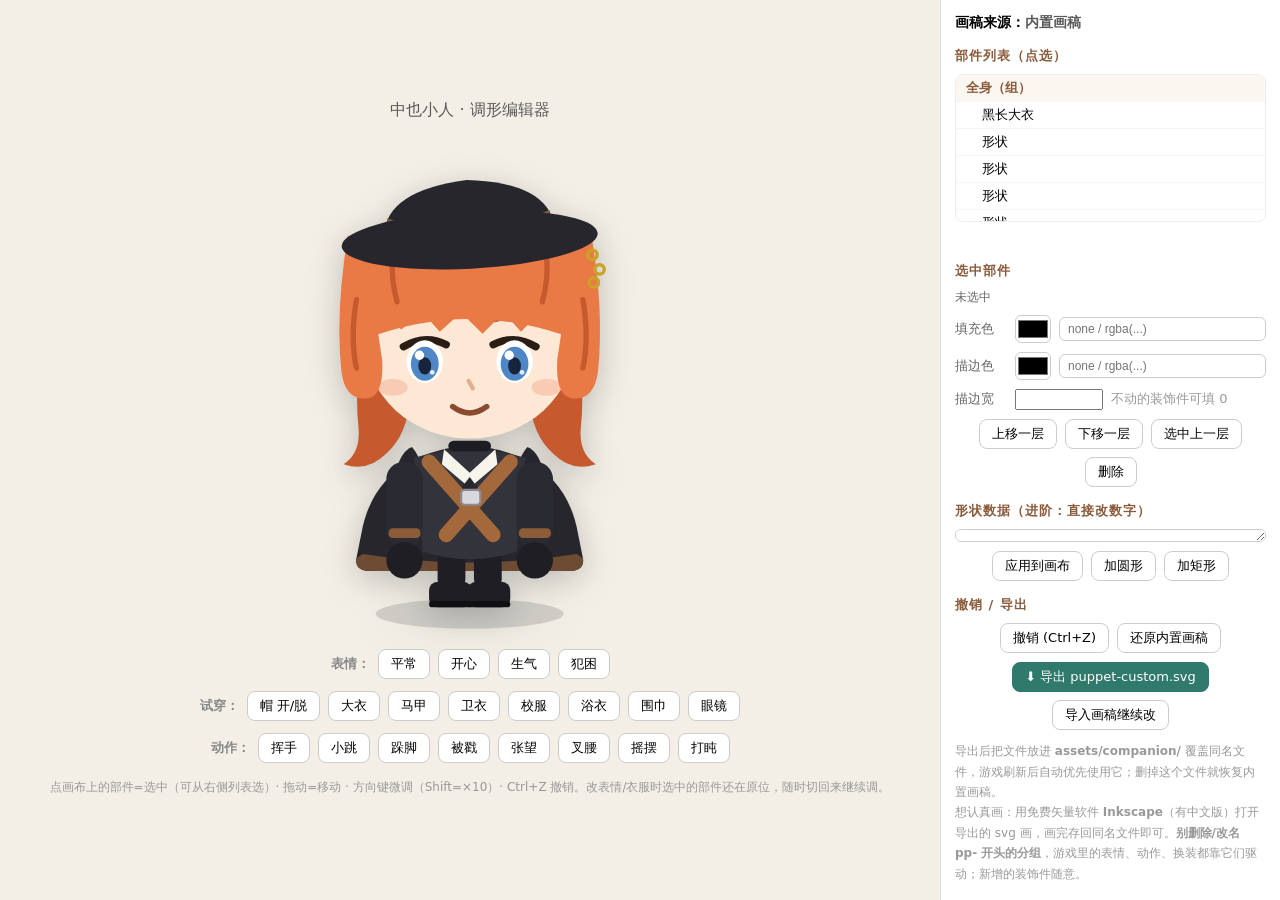
==== puppet-editor.html @ 3a930e7b "调形编辑器 puppet-editor.html：点选/拖动/微调/改色/层级/删除/加形状/形状数据编辑/撤销/导出导入；puppet.js 优先加载 assets/companion/puppet" ====
<!DOCTYPE html>
<html lang="zh-CN">
<head>
<meta charset="UTF-8">
<title>中也小人 · 调形编辑器</title>
<style>
  body{margin:0;display:flex;height:100vh;font-family:"Noto Sans SC",system-ui,sans-serif;background:#f3efe6;overflow:hidden;}
  #left{flex:1;display:flex;flex-direction:column;align-items:center;justify-content:center;gap:12px;overflow:auto;padding:14px;}
  #stage svg{height:min(60vh,500px);width:auto;filter:drop-shadow(0 8px 16px rgba(35,40,43,.25));cursor:move;touch-action:none;}
  .row{display:flex;gap:8px;flex-wrap:wrap;justify-content:center;align-items:center;}
  button{border:1px solid #ccc;background:#fff;border-radius:8px;padding:5px 12px;font-size:13px;cursor:pointer;font-family:inherit;}
  button:hover{border-color:#EA7A45;color:#C65A2E;}
  #panel{width:340px;background:#fff;border-left:1px solid #ddd;overflow-y:auto;padding:14px;display:flex;flex-direction:column;gap:9px;box-sizing:border-box;}
  h2{font-size:13px;margin:6px 0 0;color:#8a5a3b;letter-spacing:1px;}
  #parts{max-height:180px;overflow-y:auto;border:1px solid #eee;border-radius:8px;}
  .pitem{padding:4px 10px;font-size:13px;cursor:pointer;border-bottom:1px solid #f5f5f5;}
  .pitem:hover{background:#fdf1ea;}
  .pitem.sel{background:#EA7A45;color:#fff;}
  .pitem.grp{font-weight:700;color:#8a5a3b;background:#faf6f0;}
  .pitem.child{padding-left:26px;}
  .frow{display:flex;gap:8px;align-items:center;font-size:13px;}
  .frow span{width:52px;color:#666;flex-shrink:0;}
  .frow input[type=text]{flex:1;border:1px solid #ccc;border-radius:6px;padding:4px 8px;font-size:12px;min-width:0;}
  .frow input[type=color]{width:36px;height:28px;padding:0;border:1px solid #ccc;border-radius:6px;background:none;}
  #dataTa{width:100%;height:120px;font-size:11px;font-family:Consolas,monospace;border:1px solid #ccc;border-radius:6px;box-sizing:border-box;resize:vertical;}
  .tip{font-size:12px;color:#999;line-height:1.7;margin:2px 0;}
  #crumb{font-size:12px;color:#8a5a3b;min-height:16px;}
  #selinfo{font-size:12px;color:#666;}
  .big{background:#2F7A6C;color:#fff !important;border-color:#2F7A6C !important;}
</style>
</head>
<body>
<div id="left">
  <h1 style="font-size:16px;color:#5a5a5a;font-weight:500;margin:0">中也小人 · 调形编辑器</h1>
  <div id="stage"></div>
  <div class="row" id="faces">
    <b style="font-size:13px;color:#888">表情：</b>
    <button data-face="normal">平常</button>
    <button data-face="happy">开心</button>
    <button data-face="angry">生气</button>
    <button data-face="idle">犯困</button>
  </div>
  <div class="row" id="wear">
    <b style="font-size:13px;color:#888">试穿：</b>
    <button data-toggle="hat">帽 开/脱</button>
    <button data-body="coat">大衣</button>
    <button data-body="vest">马甲</button>
    <button data-body="hoodie">卫衣</button>
    <button data-body="uniform">校服</button>
    <button data-body="yukata">浴衣</button>
    <button data-toggle="scarf">围巾</button>
    <button data-toggle="glasses">眼镜</button>
  </div>
  <div class="row" id="acts">
    <b style="font-size:13px;color:#888">动作：</b>
    <button data-act="wave">挥手</button>
    <button data-act="jump">小跳</button>
    <button data-act="angry">跺脚</button>
    <button data-act="poke">被戳</button>
    <button data-act="look">张望</button>
    <button data-act="hip">叉腰</button>
    <button data-act="sway">摇摆</button>
    <button data-act="sleep">打盹</button>
  </div>
  <p class="tip">点画布上的部件=选中（可从右侧列表选）· 拖动=移动 · 方向键微调（Shift=×10）· Ctrl+Z 撤销。改表情/衣服时选中的部件还在原位，随时切回来继续调。</p>
</div>
<div id="panel">
  <b style="font-size:14px">画稿来源：<span id="srcBadge">…</span></b>
  <h2>部件列表（点选）</h2>
  <div id="parts"></div>
  <div id="crumb"></div>
  <h2>选中部件</h2>
  <div id="selinfo">未选中</div>
  <div class="frow"><span>填充色</span><input type="color" id="cFill"><input type="text" id="tFill" placeholder="none / rgba(...)"></div>
  <div class="frow"><span>描边色</span><input type="color" id="cStroke"><input type="text" id="tStroke" placeholder="none / rgba(...)"></div>
  <div class="frow"><span>描边宽</span><input type="number" id="nStrokeW" step="0.5" min="0" style="width:80px"><span style="width:auto;color:#999">不动的装饰件可填 0</span></div>
  <div class="row">
    <button id="btnUp">上移一层</button>
    <button id="btnDown">下移一层</button>
    <button id="btnParent">选中上一层</button>
    <button id="btnDel">删除</button>
  </div>
  <h2>形状数据（进阶：直接改数字）</h2>
  <textarea id="dataTa" spellcheck="false"></textarea>
  <div class="row">
    <button id="btnApply">应用到画布</button>
    <button id="btnAddCircle">加圆形</button>
    <button id="btnAddRect">加矩形</button>
  </div>
  <h2>撤销 / 导出</h2>
  <div class="row">
    <button id="btnUndo">撤销 (Ctrl+Z)</button>
    <button id="btnReset">还原内置画稿</button>
  </div>
  <div class="row">
    <button id="btnExport" class="big">⬇ 导出 puppet-custom.svg</button>
    <button id="btnImport">导入画稿继续改</button>
  </div>
  <input type="file" id="fileIn" accept=".svg" hidden>
  <p class="tip">
    导出后把文件放进 <b>assets/companion/</b> 覆盖同名文件，游戏刷新后自动优先使用它；删掉这个文件就恢复内置画稿。<br>
    想认真画：用免费矢量软件 <b>Inkscape</b>（有中文版）打开导出的 svg 画，画完存回同名文件即可。<b>别删除/改名 pp- 开头的分组</b>，游戏里的表情、动作、换装都靠它们驱动；新增的装饰件随意。
  </p>
</div>
<script src="js/puppet.js"></script>
<script>
(function(){
  const $ = id => document.getElementById(id);
  const SVGNS = "http://www.w3.org/2000/svg";
  const LABELS = {
    "pp-hat":"帽子","pp-chain":"帽链","pp-hair-front":"刘海和鬓发","pp-hair-back":"后发",
    "pp-brows":"眉毛（组）","pp-b-normal":"平常眉","pp-b-happy":"开心眉","pp-b-angry":"生气眉",
    "pp-eyes":"眼睛（组）","pp-eyes-open":"睁眼","pp-eyes-happy":"笑眼","pp-eyes-sleepy":"困眼",
    "pp-mouths":"嘴（组）","pp-m-smile":"微笑嘴","pp-m-grin":"咧嘴","pp-m-grin-fang":"小虎牙","pp-m-angry":"怒吼嘴","pp-m-sleepy":"犯困嘴",
    "pp-o-glasses":"圆框眼镜","pp-o-scarf":"红围巾","pp-o-coat":"黑长大衣","pp-o-hoodie":"连帽卫衣","pp-o-uniform":"学园校服","pp-o-yukata":"浴衣",
    "pp-body":"身体（马甲）","pp-armL":"左臂（组）","pp-armR":"右臂（组）","pp-legs":"腿脚","pp-shadow":"影子",
    "pp-armL-base":"左臂·基础袖","pp-armR-base":"右臂·基础袖",
    "pp-armL-hoodie":"左臂·卫衣袖","pp-armR-hoodie":"右臂·卫衣袖",
    "pp-armL-uniform":"左臂·校服袖","pp-armR-uniform":"右臂·校服袖",
    "pp-armL-yukata":"左臂·浴衣袖","pp-armR-yukata":"右臂·浴衣袖",
    "pp-head":"头（组）","pp-all":"全身（组）","pp-act":"动作层（慎改）","pp-zzz":"打盹 zzz"
  };
  const SHAPE_TAGS = ["path","rect","circle","ellipse","line","text","polygon","polyline"];
  let sel = null, drag = null, undoStack = [];
  const svg = () => document.querySelector("#stage svg");

  function snapshot(){ undoStack.push(svg().innerHTML); if(undoStack.length > 80) undoStack.shift(); }
  function undo(){
    const s = undoStack.pop();
    if(!s) return;
    svg().innerHTML = s;
    sel = null; fillPanel(); buildParts(); showSelBox();
  }

  function isShape(el){ return SHAPE_TAGS.includes(el.tagName.toLowerCase()); }
  function elLabel(el){
    if(LABELS[el.id]) return LABELS[el.id];
    if(el.id) return el.id;
    if(el.tagName === "g") return "（组）";
    return "形状" + (el.dataset && el.dataset.n ? el.dataset.n : "");
  }

  function buildParts(){
    const box = $("parts");
    box.innerHTML = "";
    const rootG = svg().querySelector("#pp-act") || svg();
    const walk = (g, depth) => {
      [...g.children].forEach(el => {
        if(el.id === "ed-selbox" || el.classList.contains("ed-tmp")) return;
        const isGrp = el.tagName.toLowerCase() === "g";
        const div = document.createElement("div");
        div.className = "pitem " + (isGrp && depth === 0 ? "grp" : "child");
        div.textContent = elLabel(el);
        div.__el = el;
        div.addEventListener("click", () => select(el));
        box.appendChild(div);
        el.__pitem = div;
        if(isGrp && depth < 2) walk(el, depth + 1);
      });
    };
    walk(rootG, 0);
    /* 选中项可能已被替换，重挂列表后清引用 */
    if(sel && !svg().contains(sel)) sel = null;
  }

  function selBox(){
    let box = svg().querySelector("#ed-selbox");
    if(!box){
      box = document.createElementNS(SVGNS, "rect");
      box.id = "ed-selbox";
      box.setAttribute("fill", "none");
      box.setAttribute("stroke", "#ff5252");
      box.setAttribute("stroke-width", "1.5");
      box.setAttribute("stroke-dasharray", "4 3");
      box.setAttribute("pointer-events", "none");
      svg().appendChild(box);
    }
    return box;
  }
  function showSelBox(){
    const box = selBox();
    if(!sel){ box.setAttribute("display", "none"); return; }
    try{
      const b = sel.getBBox();
      if(!b.width && !b.height) throw 0;
      box.setAttribute("x", b.x - 2); box.setAttribute("y", b.y - 2);
      box.setAttribute("width", b.width + 4); box.setAttribute("height", b.height + 4);
      box.removeAttribute("display");
    }catch(e){ box.setAttribute("display", "none"); }
  }

  function crumb(el){
    const path = [];
    let cur = el;
    while(cur && cur.tagName && cur.tagName.toLowerCase() !== "svg"){ path.unshift(elLabel(cur)); cur = cur.parentNode; }
    return path.join(" ＞ ");
  }

  function hexOf(v){
    if(!v) return "";
    const m = String(v).match(/^#([0-9a-f]{3}|[0-9a-f]{6})$/i);
    return m ? v : "";
  }
  function fillPanel(){
    const info = $("selinfo");
    if(!sel){ info.textContent = "未选中"; $("crumb").textContent = ""; showSelBox(); return; }
    info.textContent = elLabel(sel) + "（" + sel.tagName + "）";
    $("crumb").textContent = crumb(sel);
    const f = sel.getAttribute("fill") || "";
    $("cFill").value = hexOf(f) || "#c0392b";
    $("tFill").value = f;
    const s = sel.getAttribute("stroke") || "";
    $("cStroke").value = hexOf(s) || "#000000";
    $("tStroke").value = s;
    $("nStrokeW").value = sel.getAttribute("stroke-width") || "";
    $("dataTa").value = sel.outerHTML;
    showSelBox();
  }

  function select(el){
    sel = el;
    fillPanel();
    [...$("parts").children].forEach(d => d.classList.toggle("sel", d.__el === el));
    if(el && el.__pitem) el.__pitem.scrollIntoView({ block: "nearest" });
  }

  function svgPoint(e){
    const pt = svg().createSVGPoint();
    pt.x = e.clientX; pt.y = e.clientY;
    return pt.matrixTransform(svg().getScreenCTM().inverse());
  }
  function translate(el, dx, dy){
    const base = el.__edBase !== undefined ? el.__edBase : (el.getAttribute("transform") || "");
    el.setAttribute("transform", (base ? base + " " : "") + "translate(" + dx + " " + dy + ")");
  }

  /* 画布：点击选中 + 拖动移动 */
  const stage = $("stage");
  stage.addEventListener("pointerdown", e => {
    const t = e.target;
    if(!svg() || !svg().contains(t) || t.id === "ed-selbox") return;
    select(t);
    const p = svgPoint(e);
    drag = { el: t, x: p.x, y: p.y };
    t.__edBase = t.getAttribute("transform") || "";
    snapshot();
    stage.setPointerCapture(e.pointerId);
  });
  stage.addEventListener("pointermove", e => {
    if(!drag) return;
    const p = svgPoint(e);
    translate(drag.el, +(p.x - drag.x).toFixed(1), +(p.y - drag.y).toFixed(1));
    showSelBox();
  });
  stage.addEventListener("pointerup", () => { if(drag){ drag.el.__edBase = drag.el.getAttribute("transform") || ""; drag = null; } });
  stage.addEventListener("pointercancel", () => { drag = null; });

  /* 方向键微调 */
  document.addEventListener("keydown", e => {
    if(e.target.tagName === "TEXTAREA" || e.target.tagName === "INPUT") return;
    if(e.key === "z" && (e.ctrlKey || e.metaKey)){ e.preventDefault(); undo(); return; }
    const step = e.shiftKey ? 10 : 1;
    const d = { ArrowLeft: [-step, 0], ArrowRight: [step, 0], ArrowUp: [0, -step], ArrowDown: [0, step] }[e.key];
    if(d && sel){
      e.preventDefault();
      snapshotOnce();
      const base = sel.__edBase !== undefined ? sel.__edBase : (sel.getAttribute("transform") || "");
      sel.__edKdx = (sel.__edKdx || 0) + d[0]; sel.__edKdy = (sel.__edKdy || 0) + d[1];
      translate(sel, sel.__edKdx, sel.__edKdy);
      showSelBox();
    }
  });

  /* 面板：颜色 / 描边 / 层级 / 删除 / 数据 */
  let keySnapDone = false;
  function snapshotOnce(){   /* 连续小改动（拖色块/按键）只记一次撤销点 */
    if(!keySnapDone){ snapshot(); keySnapDone = true; setTimeout(() => { keySnapDone = false; }, 2500); }
  }
  function setFill(v){ if(!sel) return; snapshot(); if(v) sel.setAttribute("fill", v); else sel.removeAttribute("fill"); fillPanel(); }
  function setStroke(v){ if(!sel) return; snapshot(); if(v) sel.setAttribute("stroke", v); else sel.removeAttribute("stroke"); fillPanel(); }
  $("cFill").addEventListener("input", e => { if(sel){ snapshotOnce(); sel.setAttribute("fill", e.target.value); $("tFill").value = e.target.value; showSelBox(); } });
  $("tFill").addEventListener("change", e => setFill(e.target.value.trim()));
  $("cStroke").addEventListener("input", e => { if(sel){ snapshotOnce(); sel.setAttribute("stroke", e.target.value); $("tStroke").value = e.target.value; } });
  $("tStroke").addEventListener("change", e => setStroke(e.target.value.trim()));
  $("tStroke").addEventListener("change", e => setStroke(e.target.value.trim()));
  $("nStrokeW").addEventListener("change", e => {
    if(!sel) return;
    snapshot();
    const v = parseFloat(e.target.value);
    if(isNaN(v) || v <= 0) sel.removeAttribute("stroke-width"); else sel.setAttribute("stroke-width", v);
    fillPanel();
  });
  $("btnUp").addEventListener("click", () => {
    if(!sel || !sel.nextElementSibling) return;
    snapshot();
    sel.parentNode.insertBefore(sel.nextElementSibling, sel);
    buildParts(); select(sel);
  });
  $("btnDown").addEventListener("click", () => {
    if(!sel || !sel.previousElementSibling) return;
    snapshot();
    sel.parentNode.insertBefore(sel, sel.previousElementSibling);
    buildParts(); select(sel);
  });
  $("btnParent").addEventListener("click", () => {
    if(!sel) return;
    const p = sel.parentNode;
    if(p && p.tagName.toLowerCase() !== "svg") select(p);
  });
  $("btnDel").addEventListener("click", () => {
    if(!sel) return;
    if(!confirm("删除「" + elLabel(sel) + "」？（Ctrl+Z 可撤销）")) return;
    snapshot();
    sel.remove();
    sel = null; fillPanel(); buildParts();
  });
  $("btnApply").addEventListener("click", () => {
    if(!sel) return;
    const t = document.createElement("template");
    t.innerHTML = $("dataTa").value.trim();
    const node = t.content.firstElementChild;
    if(!node){ alert("数据格式不对，没法解析。"); return; }
    snapshot();
    sel.replaceWith(node);
    select(node);
    buildParts();
  });
  $("btnAddCircle").addEventListener("click", () => addShape("circle"));
  $("btnAddRect").addEventListener("click", () => addShape("rect"));
  function addShape(tag){
    snapshot();
    const parent = sel ? (sel.tagName.toLowerCase() === "g" ? sel : sel.parentNode) : (svg().querySelector("#pp-act") || svg());
    const el = document.createElementNS(SVGNS, tag);
    if(tag === "circle"){ el.setAttribute("cx", 100); el.setAttribute("cy", 100); el.setAttribute("r", 8); }
    else { el.setAttribute("x", 90); el.setAttribute("y", 90); el.setAttribute("width", 20); el.setAttribute("height", 14); el.setAttribute("rx", 4); }
    el.setAttribute("fill", "#EA7A45");
    parent.appendChild(el);
    buildParts(); select(el);
  }
  $("btnUndo").addEventListener("click", undo);
  $("btnReset").addEventListener("click", async () => {
    if(!confirm("放弃当前修改，还原成内置画稿？（导出文件不受影响）")) return;
    await Puppet.mount($("stage"), { builtin: true });
    sel = null; undoStack = [];
    resetWorn(); fillPanel(); buildParts(); updateBadge();
  });
  $("btnExport").addEventListener("click", () => {
    /* 克隆一份去掉选择框再导出 */
    const clone = svg().cloneNode(true);
    const box = clone.querySelector("#ed-selbox");
    if(box) box.remove();
    clone.classList.remove("blink");
    const out = new XMLSerializer().serializeToString(clone);
    const blob = new Blob(['<?xml version="1.0" encoding="UTF-8"?>\n' + out], { type: "image/svg+xml" });
    const a = document.createElement("a");
    a.href = URL.createObjectURL(blob);
    a.download = "puppet-custom.svg";
    a.click();
    setTimeout(() => URL.revokeObjectURL(a.href), 5000);
  });
  $("btnImport").addEventListener("click", () => $("fileIn").click());
  $("fileIn").addEventListener("change", e => {
    const f = e.target.files[0];
    if(!f) return;
    f.text().then(txt => {
      snapshot();
      $("stage").innerHTML = txt;
      Puppet.reattach($("stage"));
      sel = null; resetWorn(); fillPanel(); buildParts(); updateBadge();
    });
    e.target.value = "";
  });

  /* 表情 / 试穿 / 动作（编辑中随时预览效果） */
  const worn = { head: "hat", body: "coat", acc: { scarf: false, glasses: false } };
  function resetWorn(){ worn.head = "hat"; worn.body = "coat"; worn.acc = { scarf: false, glasses: false }; Puppet.setWorn(worn); }
  $("faces").addEventListener("click", e => { const f = e.target.dataset.face; if(f) Puppet.setFace(f); });
  $("wear").addEventListener("click", e => {
    const t = e.target.dataset.toggle, b = e.target.dataset.body;
    if(t === "hat") worn.head = worn.head === "hat" ? "none" : "hat";
    else if(t) worn.acc[t] = !worn.acc[t];
    else if(b) worn.body = b;
    Puppet.setWorn(worn);
  });
  $("acts").addEventListener("click", e => { const a = e.target.dataset.act; if(a) Puppet.play(a); });
  document.addEventListener("keydown", e => {
    if(e.target.tagName === "TEXTAREA" || e.target.tagName === "INPUT") return;
    const a = { w: "wave", j: "jump", p: "poke", s: "sleep" }[e.key];
    if(a) Puppet.play(a);
  });

  function updateBadge(){
    const custom = Puppet.source() === "custom";
    $("srcBadge").textContent = custom ? "自定义画稿（assets/companion/puppet-custom.svg）" : "内置画稿";
    $("srcBadge").style.color = custom ? "#2F7A6C" : "#5a5a5a";
  }

  /* 启动：优先载入现有自定义画稿，方便接着改 */
  Puppet.mount($("stage")).then(() => { buildParts(); fillPanel(); updateBadge(); });
  window.Ed = { select, snapshot, undo };   /* 控制台可用；测试也用 */
})();
</script>
</body>
</html>
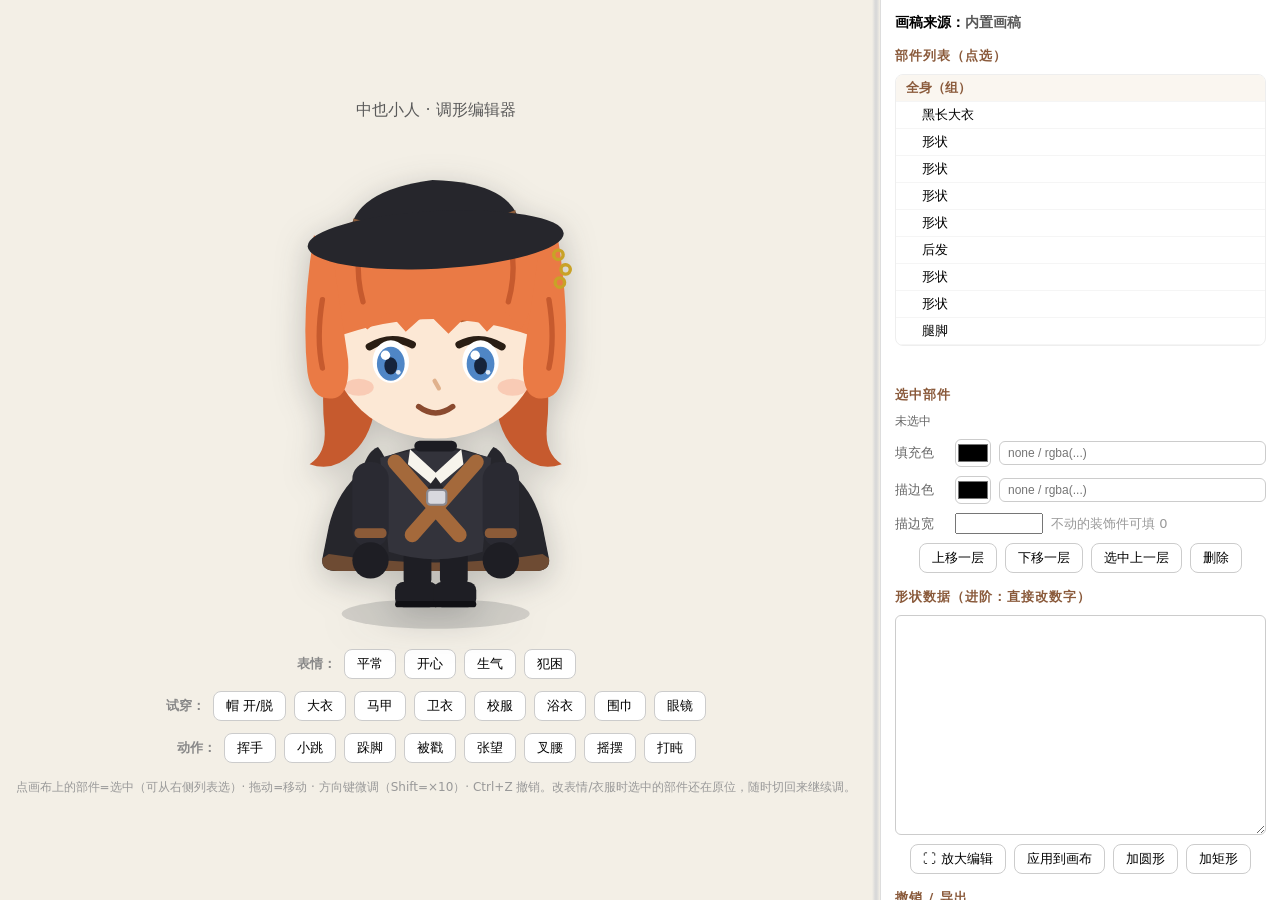
==== commit 3ede3e4c: "编辑器易用性：面板宽度可拖(双击复位+记忆)、形状数据框加高到220并禁止flex压瘪、新增放大编辑全屏弹窗(应用后可连续改/Esc关闭)" ====
--- a/puppet-editor.html
+++ b/puppet-editor.html
@@ -5,14 +5,17 @@
 <title>中也小人 · 调形编辑器</title>
 <style>
   body{margin:0;display:flex;height:100vh;font-family:"Noto Sans SC",system-ui,sans-serif;background:#f3efe6;overflow:hidden;}
-  #left{flex:1;display:flex;flex-direction:column;align-items:center;justify-content:center;gap:12px;overflow:auto;padding:14px;}
+  #left{flex:1;display:flex;flex-direction:column;align-items:center;justify-content:center;gap:12px;overflow:auto;padding:14px;min-width:0;}
+  #split{width:8px;cursor:col-resize;flex-shrink:0;background:linear-gradient(90deg,transparent,#d9d9d9 40%,#d9d9d9 60%,transparent);}
+  #split:hover{background:linear-gradient(90deg,transparent,#EA7A45 40%,#EA7A45 60%,transparent);}
   #stage svg{height:min(60vh,500px);width:auto;filter:drop-shadow(0 8px 16px rgba(35,40,43,.25));cursor:move;touch-action:none;}
   .row{display:flex;gap:8px;flex-wrap:wrap;justify-content:center;align-items:center;}
   button{border:1px solid #ccc;background:#fff;border-radius:8px;padding:5px 12px;font-size:13px;cursor:pointer;font-family:inherit;}
   button:hover{border-color:#EA7A45;color:#C65A2E;}
-  #panel{width:340px;background:#fff;border-left:1px solid #ddd;overflow-y:auto;padding:14px;display:flex;flex-direction:column;gap:9px;box-sizing:border-box;}
+  #panel{width:400px;background:#fff;border-left:1px solid #ddd;overflow-y:auto;padding:14px;display:flex;flex-direction:column;gap:9px;box-sizing:border-box;}
+  #panel > *{flex-shrink:0;}   /* 内容超高时靠滚动，不许把数据框压瘪 */
   h2{font-size:13px;margin:6px 0 0;color:#8a5a3b;letter-spacing:1px;}
-  #parts{max-height:180px;overflow-y:auto;border:1px solid #eee;border-radius:8px;}
+  #parts{max-height:30vh;min-height:150px;overflow-y:auto;border:1px solid #eee;border-radius:8px;}
   .pitem{padding:4px 10px;font-size:13px;cursor:pointer;border-bottom:1px solid #f5f5f5;}
   .pitem:hover{background:#fdf1ea;}
   .pitem.sel{background:#EA7A45;color:#fff;}
@@ -22,9 +25,15 @@
   .frow span{width:52px;color:#666;flex-shrink:0;}
   .frow input[type=text]{flex:1;border:1px solid #ccc;border-radius:6px;padding:4px 8px;font-size:12px;min-width:0;}
   .frow input[type=color]{width:36px;height:28px;padding:0;border:1px solid #ccc;border-radius:6px;background:none;}
-  #dataTa{width:100%;height:120px;font-size:11px;font-family:Consolas,monospace;border:1px solid #ccc;border-radius:6px;box-sizing:border-box;resize:vertical;}
+  #dataTa{width:100%;height:220px;font-size:12px;font-family:Consolas,monospace;line-height:1.6;border:1px solid #ccc;border-radius:6px;box-sizing:border-box;resize:vertical;}
+  #crumb{font-size:12px;color:#8a5a3b;min-height:16px;white-space:nowrap;overflow:hidden;text-overflow:ellipsis;}
+  /* 放大编辑弹窗 */
+  #modal{position:fixed;inset:0;background:rgba(30,30,30,.55);display:flex;align-items:center;justify-content:center;z-index:99;}
+  #modal[hidden]{display:none;}
+  .modal-box{width:min(1100px,94vw);height:min(88vh,920px);background:#fff;border-radius:14px;display:flex;flex-direction:column;padding:16px;gap:10px;box-sizing:border-box;}
+  .modal-head{display:flex;justify-content:space-between;align-items:center;font-size:14px;color:#5a5a5a;}
+  #modalTa{flex:1;font-size:14px;font-family:Consolas,monospace;line-height:1.65;border:1px solid #ccc;border-radius:8px;padding:10px;resize:none;box-sizing:border-box;}
   .tip{font-size:12px;color:#999;line-height:1.7;margin:2px 0;}
-  #crumb{font-size:12px;color:#8a5a3b;min-height:16px;}
   #selinfo{font-size:12px;color:#666;}
   .big{background:#2F7A6C;color:#fff !important;border-color:#2F7A6C !important;}
 </style>
@@ -64,6 +73,7 @@
   </div>
   <p class="tip">点画布上的部件=选中（可从右侧列表选）· 拖动=移动 · 方向键微调（Shift=×10）· Ctrl+Z 撤销。改表情/衣服时选中的部件还在原位，随时切回来继续调。</p>
 </div>
+<div id="split" title="拖动调面板宽度 · 双击复位"></div>
 <div id="panel">
   <b style="font-size:14px">画稿来源：<span id="srcBadge">…</span></b>
   <h2>部件列表（点选）</h2>
@@ -83,6 +93,7 @@
   <h2>形状数据（进阶：直接改数字）</h2>
   <textarea id="dataTa" spellcheck="false"></textarea>
   <div class="row">
+    <button id="btnZoom">⛶ 放大编辑</button>
     <button id="btnApply">应用到画布</button>
     <button id="btnAddCircle">加圆形</button>
     <button id="btnAddRect">加矩形</button>
@@ -101,6 +112,19 @@
     导出后把文件放进 <b>assets/companion/</b> 覆盖同名文件，游戏刷新后自动优先使用它；删掉这个文件就恢复内置画稿。<br>
     想认真画：用免费矢量软件 <b>Inkscape</b>（有中文版）打开导出的 svg 画，画完存回同名文件即可。<b>别删除/改名 pp- 开头的分组</b>，游戏里的表情、动作、换装都靠它们驱动；新增的装饰件随意。
   </p>
+</div>
+<div id="modal" hidden>
+  <div class="modal-box">
+    <div class="modal-head">
+      <b>形状数据 · 放大编辑</b>
+      <button id="modalClose">✕ 关闭 (Esc)</button>
+    </div>
+    <textarea id="modalTa" spellcheck="false"></textarea>
+    <div class="row">
+      <button id="modalApply" class="big">✔ 应用到画布（可连续改）</button>
+      <span class="tip">改完点应用，画布和右侧小框会同步更新；Ctrl+Z 撤销一样可用。</span>
+    </div>
+  </div>
 </div>
 <script src="js/puppet.js"></script>
 <script>
@@ -371,6 +395,63 @@
     e.target.value = "";
   });
 
+  /* 面板宽度可拖（双击复位），宽度记进 localStorage */
+  const split = $("split");
+  split.addEventListener("pointerdown", e => {
+    e.preventDefault();
+    split.setPointerCapture(e.pointerId);
+    const startX = e.clientX, w0 = $("panel").getBoundingClientRect().width;
+    const move = ev => {
+      const w = Math.min(780, Math.max(300, w0 - (ev.clientX - startX)));
+      $("panel").style.width = w + "px";
+    };
+    const up = () => {
+      try{ localStorage.setItem("biaori1_editor_w", $("panel").style.width); }catch(err){}
+      split.removeEventListener("pointermove", move);
+      split.removeEventListener("pointerup", up);
+      split.removeEventListener("pointercancel", up);
+    };
+    split.addEventListener("pointermove", move);
+    split.addEventListener("pointerup", up);
+    split.addEventListener("pointercancel", up);
+  });
+  split.addEventListener("dblclick", () => {
+    $("panel").style.width = "400px";
+    try{ localStorage.setItem("biaori1_editor_w", "400px"); }catch(err){}
+  });
+  try{
+    const wSaved = localStorage.getItem("biaori1_editor_w");
+    if(wSaved) $("panel").style.width = wSaved;
+  }catch(err){}
+
+  /* 形状数据：放大编辑弹窗（应用后可连续改，Esc 关闭） */
+  $("btnZoom").addEventListener("click", () => {
+    if(!sel) return;
+    $("modalTa").value = sel.outerHTML;
+    $("modal").hidden = false;
+    $("modalTa").focus();
+  });
+  $("modalApply").addEventListener("click", () => {
+    if(!sel) return;
+    const t = document.createElement("template");
+    t.innerHTML = $("modalTa").value.trim();
+    const node = t.content.firstElementChild;
+    if(!node || !node.tagName){ alert("数据格式不对，没法解析。"); return; }
+    snapshot();
+    sel.replaceWith(node);
+    select(node);
+    buildParts();
+    $("dataTa").value = node.outerHTML;
+    $("modalTa").value = node.outerHTML;
+    showSelBox();
+  });
+  const closeModal = () => { $("modal").hidden = true; };
+  $("modalClose").addEventListener("click", closeModal);
+  $("modal").addEventListener("click", e => { if(e.target === $("modal")) closeModal(); });
+  document.addEventListener("keydown", e => {
+    if(e.key === "Escape" && !$("modal").hidden) closeModal();
+  });
+
   /* 表情 / 试穿 / 动作（编辑中随时预览效果） */
   const worn = { head: "hat", body: "coat", acc: { scarf: false, glasses: false } };
   function resetWorn(){ worn.head = "hat"; worn.body = "coat"; worn.acc = { scarf: false, glasses: false }; Puppet.setWorn(worn); }
